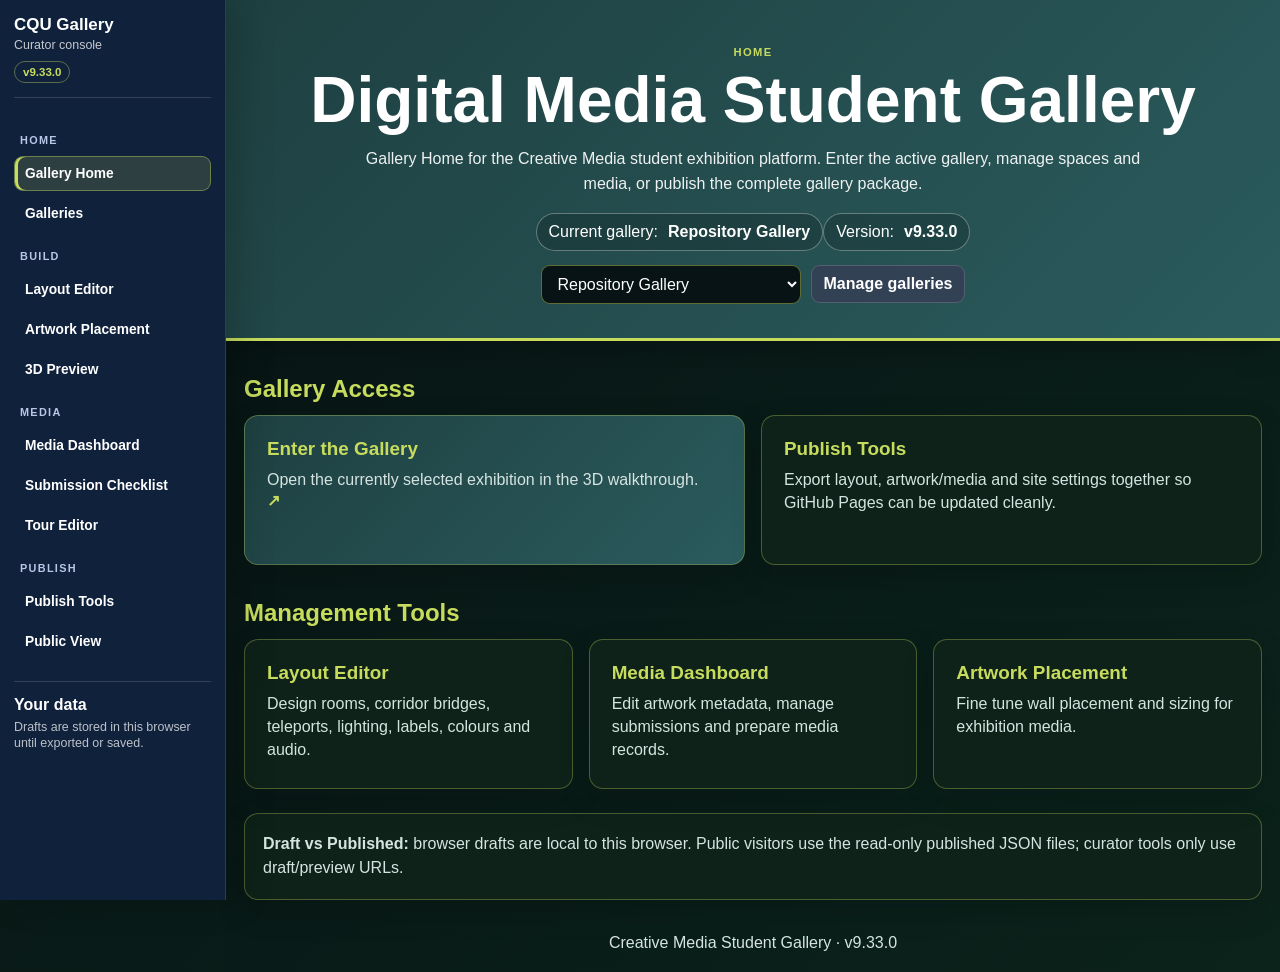
==== index.html @ f70f91a8 "Added Media Browser" ====
<!DOCTYPE html><html lang="en"><head><meta charset="UTF-8"><meta name="viewport" content="width=device-width,initial-scale=1.0"><title>Gallery Home · CQU Gallery</title><link rel="icon" href="./favicon.svg" type="image/svg+xml"><style>
*{box-sizing:border-box}body{margin:0;min-height:100vh;font-family:'Noto Sans','Roboto','Segoe UI',Arial,sans-serif;background:linear-gradient(135deg,#f7fbf4,#eef4f0);color:#071314;padding:24px}.hero{max-width:1180px;margin:0 auto;text-align:center;padding:44px 22px 32px;border-radius:28px;background:linear-gradient(135deg,#1e4041,#2b5b5d);color:#fff;box-shadow:0 18px 48px rgba(0,0,0,.16)}.hero h1{font-size:clamp(2rem,5vw,4rem);margin:0 0 10px}.hero p{color:rgba(255,255,255,.92);max-width:780px;margin:0 auto;line-height:1.55}.section{max-width:1120px;margin:24px auto}.cards{display:grid;grid-template-columns:repeat(auto-fit,minmax(260px,1fr));gap:16px}.card{display:block;text-decoration:none;color:#071314;background:#fff;border:1px solid rgba(30,64,65,.22);border-radius:20px;padding:22px;min-height:150px;transition:.2s;box-shadow:0 10px 28px rgba(0,0,0,.06)}.card:hover{transform:translateY(-4px);border-color:#1e4041}.card strong{display:block;font-size:1.18rem;margin-bottom:8px;color:#1e4041}.card span{display:block;color:#4e6260;line-height:1.45}.card.primary{background:linear-gradient(135deg,#1e4041,#2b5b5d);color:#fff}.card.primary strong,.card.primary span{color:#fff}.group-title{margin:34px 0 12px;color:#1e4041}.current{display:inline-flex;gap:10px;align-items:center;margin-top:16px;padding:9px 12px;background:rgba(0,0,0,.18);border:1px solid rgba(255,255,255,.32);border-radius:999px;color:#fff}.gallery-picker{margin-top:14px;display:flex;gap:10px;align-items:center;justify-content:center;flex-wrap:wrap}.gallery-picker select{min-width:260px;border:1px solid rgba(255,255,255,.38);border-radius:999px;background:rgba(255,255,255,.95);color:#071314;padding:10px 14px;font:inherit}.small-btn{display:inline-block;border:1px solid rgba(255,255,255,.38);border-radius:999px;background:rgba(255,255,255,.18);color:#fff;text-decoration:none;padding:10px 14px;font-weight:700}.note{background:rgba(255,255,255,.76);border:1px solid rgba(30,64,65,.22);border-radius:18px;padding:18px;color:#4e6260;line-height:1.55}footer{text-align:center;color:#4e6260;margin:42px 0 16px}</style>
<style id="cqu-theme-overrides">
@import url("./gallery-ui.css");
:root{--cqu-green:#1e4041;--cqu-green-2:#2b5b5d;--cqu-gold:#c7dc5d;--cqu-dark:#071314;--cqu-panel:#142829;--cqu-border:rgba(199,220,93,.32)}
body{font-family:'Noto Sans','Roboto','Segoe UI',Arial,sans-serif!important}
</style>
</head><body class="curator-shell-page"><div class="curatorShell"><aside class="curatorSidebar"><div class="curatorBrand"><strong>CQU Gallery</strong><span>Curator console</span><em data-gallery-version>v9.33.0</em></div><nav class="curatorNav"><p>Home</p><a class="active" href="./index.html?preview=1"><span>Gallery Home</span></a><a class="" href="./gallery-manager.html"><span>Galleries</span></a><p>Build</p><a class="" href="./layout-editor.html"><span>Layout Editor</span></a><a class="" href="./artwork-editor.html"><span>Artwork Placement</span></a><a class="" href="./gallery-3d.html?draft=1" target="_blank" rel="noopener"><span>3D Preview</span></a><p>Media</p><a class="" href="./admin.html"><span>Media Dashboard</span></a><a class="" href="./admin.html#manage"><span>Submission Checklist</span></a><a class="" href="./admin.html#tours"><span>Tour Editor</span></a><p>Publish</p><a class="" href="./publish.html"><span>Publish Tools</span></a><a class="" href="./gallery-3d.html" target="_blank" rel="noopener"><span>Public View</span></a></nav><div class="curatorDataNote"><strong>Your data</strong><span>Drafts are stored in this browser until exported or saved.</span></div></aside><div class="curatorMain">
<header class="hero"><span class="pageKicker">Home</span><h1>Digital Media Student Gallery</h1><p>Gallery Home for the Creative Media student exhibition platform. Enter the active gallery, manage spaces and media, or publish the complete gallery package.</p><div class="current">Current gallery: <b id="currentGallery">Repository Gallery</b></div><div class="current" title="Current deployed build">Version: <b id="buildVersion" data-gallery-version>v9.33.0</b></div><div class="gallery-picker"><select id="gallerySelect"></select><a class="small-btn" href="./gallery-manager.html">Manage galleries</a></div></header>
<main><section class="section"><h2 class="group-title">Gallery Access</h2><div class="cards"><a id="enterGallery" class="card primary fullscreenLink" href="./gallery-3d.html" target="_blank" rel="noopener"><strong>Enter the Gallery</strong><span>Open the currently selected exhibition in the 3D walkthrough.</span></a><a class="card" href="./publish.html"><strong>Publish Tools</strong><span>Export layout, artwork/media and site settings together so GitHub Pages can be updated cleanly.</span></a></div></section>
<section class="section"><h2 class="group-title">Management Tools</h2><div class="cards"><a class="card" href="./layout-editor.html"><strong>Layout Editor</strong><span>Design rooms, corridor bridges, teleports, lighting, labels, colours and audio.</span></a><a class="card" href="./admin.html"><strong>Media Dashboard</strong><span>Edit artwork metadata, manage submissions and prepare media records.</span></a><a class="card" href="./artwork-editor.html"><strong>Artwork Placement</strong><span>Fine tune wall placement and sizing for exhibition media.</span></a></div></section>
<section class="section"><div class="note"><strong>Draft vs Published:</strong> browser drafts are local to this browser. Public visitors use the read-only published JSON files; curator tools only use draft/preview URLs.</div></section></main><footer>Creative Media Student Gallery · <span data-gallery-version>v9.33.0</span></footer><script src="./gallery-state.js"></script><script src="./version-display.js"></script><script>
let publishedGalleries=[],publishedActive='repo';
async function repoJSON(path,fallback){try{const r=await fetch('./'+path+'?ts='+Date.now(),{cache:'no-cache'});return r.ok?await r.json():fallback}catch(e){return fallback}}
function localGalleries(){return window.GalleryState?GalleryState.loadProjects():(()=>{try{return JSON.parse(localStorage.getItem('gallery-projects')||'[]')}catch(e){return[]}})()}
function activeFromQuery(){return new URLSearchParams(location.search).get('gallery')}
function isEditorPreview(){const p=new URLSearchParams(location.search);return p.get('draft')==='1'||p.has('preview')||p.get('edit')==='1'}
function galleryVisibility(g){return g?.layout?.settings?.visibility||g?.siteSettings?.visibility||g?.visibility||'public'}function isPublicGallery(g){return galleryVisibility(g)!=='private'}function allGalleries(){const source=isEditorPreview()?localGalleries():publishedGalleries;const list=[{id:'repo',name:'Repository Gallery',access:'public'},...(Array.isArray(source)?source:[]).filter(g=>g.id!=='repo')];return isEditorPreview()?list:list.filter(isPublicGallery)}
function esc(s){return String(s??'').replace(/[&<>]/g,c=>({'&':'&amp;','<':'&lt;','>':'&gt;'}[c]))}
function localActiveGalleryId(){const id=window.GalleryState?GalleryState.activeGalleryId():localStorage.getItem('active-gallery-id');return localGalleries().some(g=>g.id===id)?id:''}
function activeGalleryId(){return activeFromQuery()||localActiveGalleryId()||(isEditorPreview()?(window.GalleryState?GalleryState.activeGalleryId():localStorage.getItem('active-gallery-id')):publishedActive)||'repo'}
function isLocalGallery(id){return localGalleries().some(g=>g.id===id)}
function galleryHref(id){if(isEditorPreview()||isLocalGallery(id))return './gallery-3d.html?draft=1&gallery='+encodeURIComponent(id||'repo');return id&&id!=='repo'?'./gallery-3d.html?gallery='+encodeURIComponent(id):'./gallery-3d.html'}
function update(){const gs=allGalleries();const active=activeGalleryId();const g=gs.find(x=>x.id===active)||gs[0];currentGallery.textContent=g.name||g.id;gallerySelect.innerHTML=gs.map(x=>`<option value="${esc(x.id)}" ${x.id===g.id?'selected':''}>${esc(x.name||x.id)}</option>`).join('');enterGallery.href=galleryHref(g.id)}
gallerySelect.onchange=e=>{if(window.GalleryState)GalleryState.setActiveGalleryId(e.target.value);else localStorage.setItem('active-gallery-id',e.target.value);publishedActive=e.target.value;update()};
enterGallery.onclick=()=>{const id=gallerySelect.value||activeGalleryId();enterGallery.href=galleryHref(id)};
(async()=>{publishedGalleries=await repoJSON('gallery-projects.json',[]);const active=await repoJSON('active-gallery.json',{});publishedActive=active.activeGalleryId||active.activeGallery||'repo';update()})();
</script></div></div></body></html>
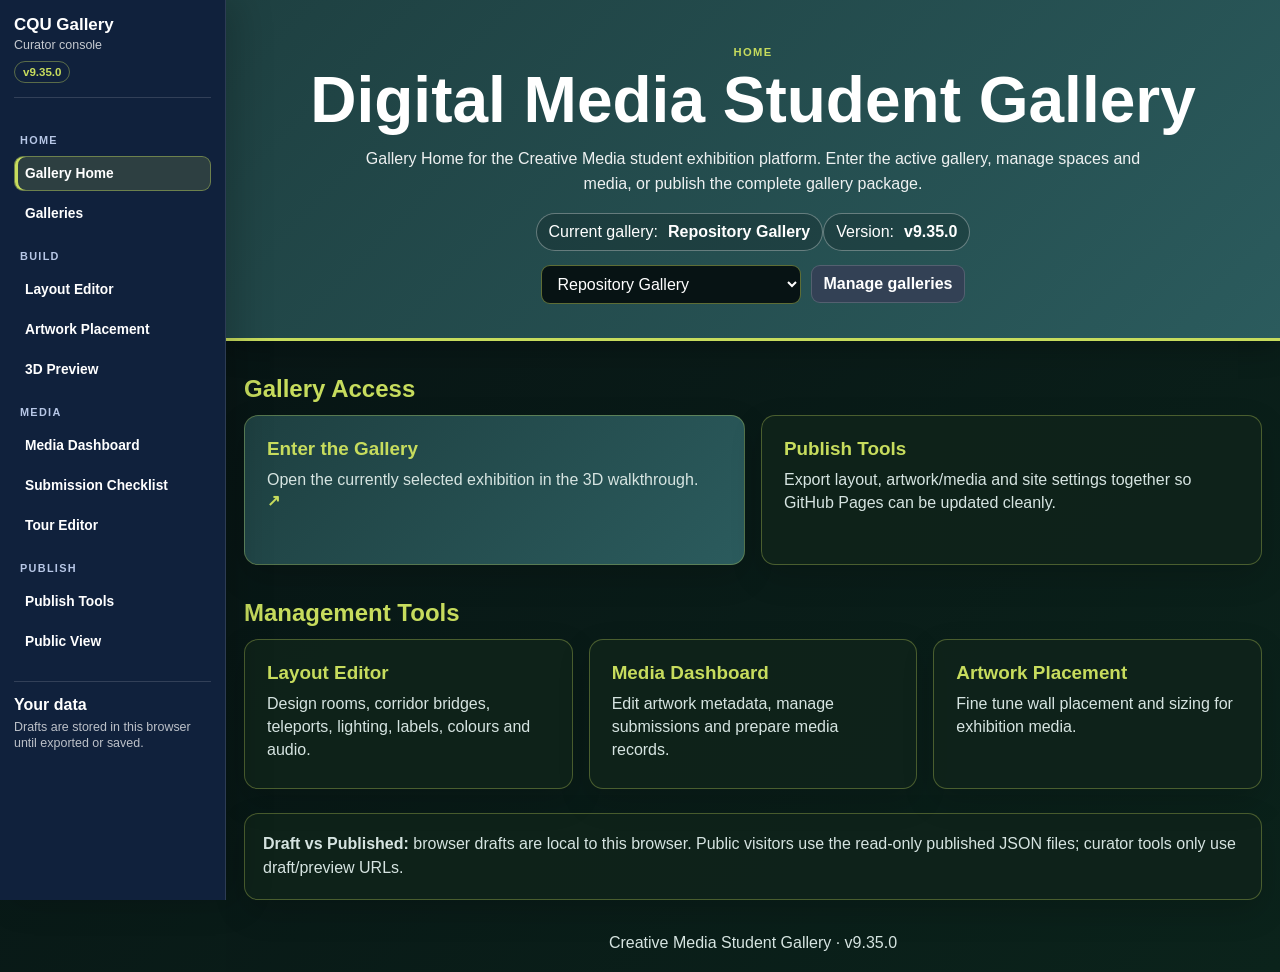
==== commit f1ac2da5: "Artwork fixes" ====
--- a/index.html
+++ b/index.html
@@ -5,11 +5,11 @@
 :root{--cqu-green:#1e4041;--cqu-green-2:#2b5b5d;--cqu-gold:#c7dc5d;--cqu-dark:#071314;--cqu-panel:#142829;--cqu-border:rgba(199,220,93,.32)}
 body{font-family:'Noto Sans','Roboto','Segoe UI',Arial,sans-serif!important}
 </style>
-</head><body class="curator-shell-page"><div class="curatorShell"><aside class="curatorSidebar"><div class="curatorBrand"><strong>CQU Gallery</strong><span>Curator console</span><em data-gallery-version>v9.33.0</em></div><nav class="curatorNav"><p>Home</p><a class="active" href="./index.html?preview=1"><span>Gallery Home</span></a><a class="" href="./gallery-manager.html"><span>Galleries</span></a><p>Build</p><a class="" href="./layout-editor.html"><span>Layout Editor</span></a><a class="" href="./artwork-editor.html"><span>Artwork Placement</span></a><a class="" href="./gallery-3d.html?draft=1" target="_blank" rel="noopener"><span>3D Preview</span></a><p>Media</p><a class="" href="./admin.html"><span>Media Dashboard</span></a><a class="" href="./admin.html#manage"><span>Submission Checklist</span></a><a class="" href="./admin.html#tours"><span>Tour Editor</span></a><p>Publish</p><a class="" href="./publish.html"><span>Publish Tools</span></a><a class="" href="./gallery-3d.html" target="_blank" rel="noopener"><span>Public View</span></a></nav><div class="curatorDataNote"><strong>Your data</strong><span>Drafts are stored in this browser until exported or saved.</span></div></aside><div class="curatorMain">
-<header class="hero"><span class="pageKicker">Home</span><h1>Digital Media Student Gallery</h1><p>Gallery Home for the Creative Media student exhibition platform. Enter the active gallery, manage spaces and media, or publish the complete gallery package.</p><div class="current">Current gallery: <b id="currentGallery">Repository Gallery</b></div><div class="current" title="Current deployed build">Version: <b id="buildVersion" data-gallery-version>v9.33.0</b></div><div class="gallery-picker"><select id="gallerySelect"></select><a class="small-btn" href="./gallery-manager.html">Manage galleries</a></div></header>
+</head><body class="curator-shell-page"><div class="curatorShell"><aside class="curatorSidebar"><div class="curatorBrand"><strong>CQU Gallery</strong><span>Curator console</span><em data-gallery-version>v9.35.0</em></div><nav class="curatorNav"><p>Home</p><a class="active" href="./index.html?preview=1"><span>Gallery Home</span></a><a class="" href="./gallery-manager.html"><span>Galleries</span></a><p>Build</p><a class="" href="./layout-editor.html"><span>Layout Editor</span></a><a class="" href="./artwork-editor.html"><span>Artwork Placement</span></a><a class="" href="./gallery-3d.html?draft=1" target="_blank" rel="noopener"><span>3D Preview</span></a><p>Media</p><a class="" href="./admin.html"><span>Media Dashboard</span></a><a class="" href="./admin.html#manage"><span>Submission Checklist</span></a><a class="" href="./admin.html#tours"><span>Tour Editor</span></a><p>Publish</p><a class="" href="./publish.html"><span>Publish Tools</span></a><a class="" href="./gallery-3d.html" target="_blank" rel="noopener"><span>Public View</span></a></nav><div class="curatorDataNote"><strong>Your data</strong><span>Drafts are stored in this browser until exported or saved.</span></div></aside><div class="curatorMain">
+<header class="hero"><span class="pageKicker">Home</span><h1>Digital Media Student Gallery</h1><p>Gallery Home for the Creative Media student exhibition platform. Enter the active gallery, manage spaces and media, or publish the complete gallery package.</p><div class="current">Current gallery: <b id="currentGallery">Repository Gallery</b></div><div class="current" title="Current deployed build">Version: <b id="buildVersion" data-gallery-version>v9.35.0</b></div><div class="gallery-picker"><select id="gallerySelect"></select><a class="small-btn" href="./gallery-manager.html">Manage galleries</a></div></header>
 <main><section class="section"><h2 class="group-title">Gallery Access</h2><div class="cards"><a id="enterGallery" class="card primary fullscreenLink" href="./gallery-3d.html" target="_blank" rel="noopener"><strong>Enter the Gallery</strong><span>Open the currently selected exhibition in the 3D walkthrough.</span></a><a class="card" href="./publish.html"><strong>Publish Tools</strong><span>Export layout, artwork/media and site settings together so GitHub Pages can be updated cleanly.</span></a></div></section>
 <section class="section"><h2 class="group-title">Management Tools</h2><div class="cards"><a class="card" href="./layout-editor.html"><strong>Layout Editor</strong><span>Design rooms, corridor bridges, teleports, lighting, labels, colours and audio.</span></a><a class="card" href="./admin.html"><strong>Media Dashboard</strong><span>Edit artwork metadata, manage submissions and prepare media records.</span></a><a class="card" href="./artwork-editor.html"><strong>Artwork Placement</strong><span>Fine tune wall placement and sizing for exhibition media.</span></a></div></section>
-<section class="section"><div class="note"><strong>Draft vs Published:</strong> browser drafts are local to this browser. Public visitors use the read-only published JSON files; curator tools only use draft/preview URLs.</div></section></main><footer>Creative Media Student Gallery · <span data-gallery-version>v9.33.0</span></footer><script src="./gallery-state.js"></script><script src="./version-display.js"></script><script>
+<section class="section"><div class="note"><strong>Draft vs Published:</strong> browser drafts are local to this browser. Public visitors use the read-only published JSON files; curator tools only use draft/preview URLs.</div></section></main><footer>Creative Media Student Gallery · <span data-gallery-version>v9.35.0</span></footer><script src="./gallery-state.js"></script><script src="./version-display.js"></script><script>
 let publishedGalleries=[],publishedActive='repo';
 async function repoJSON(path,fallback){try{const r=await fetch('./'+path+'?ts='+Date.now(),{cache:'no-cache'});return r.ok?await r.json():fallback}catch(e){return fallback}}
 function localGalleries(){return window.GalleryState?GalleryState.loadProjects():(()=>{try{return JSON.parse(localStorage.getItem('gallery-projects')||'[]')}catch(e){return[]}})()}
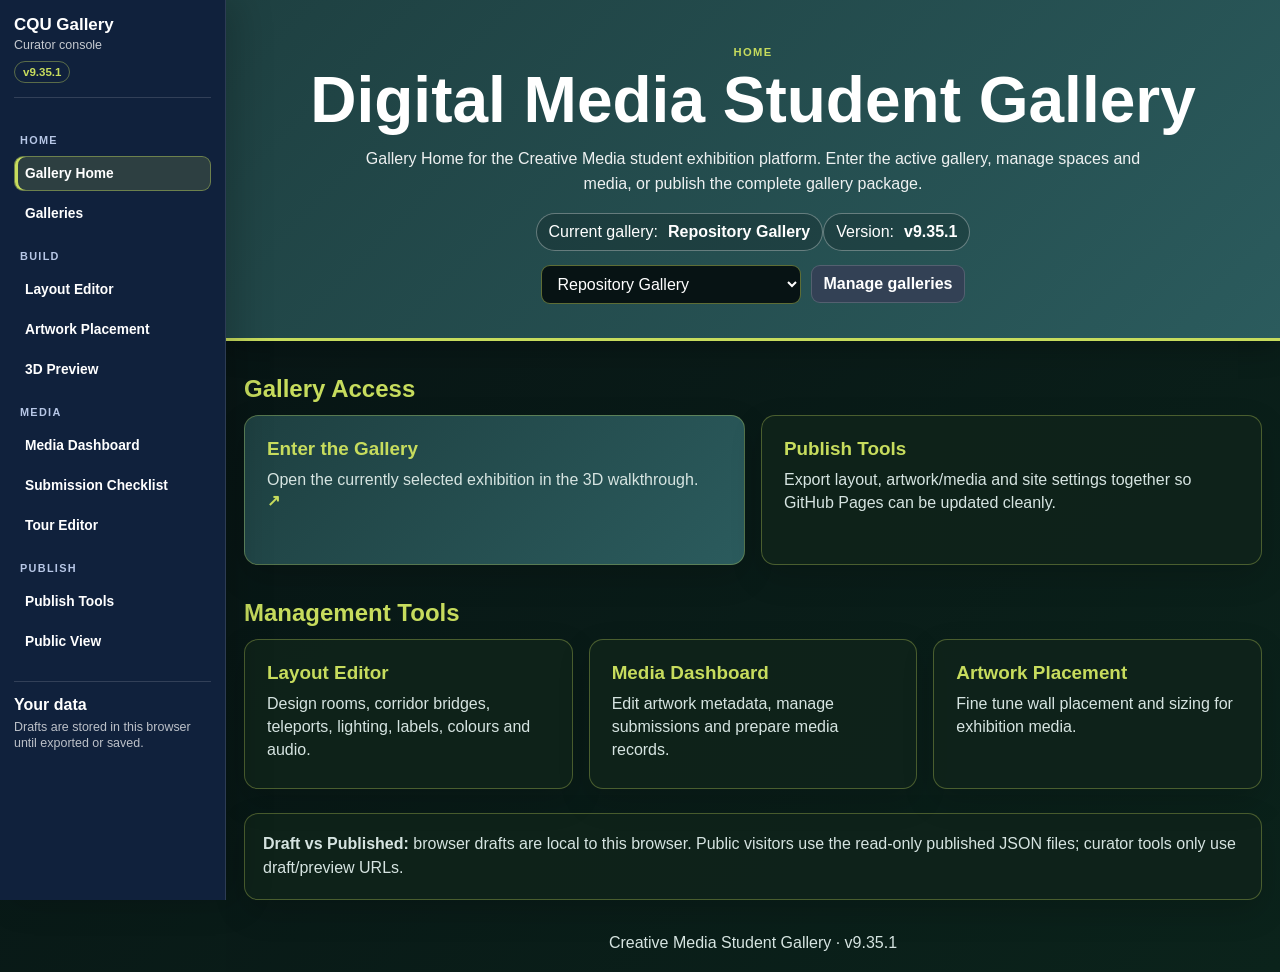
==== commit e6fcff7d: "Alignment in Layout Editor" ====
--- a/index.html
+++ b/index.html
@@ -5,11 +5,11 @@
 :root{--cqu-green:#1e4041;--cqu-green-2:#2b5b5d;--cqu-gold:#c7dc5d;--cqu-dark:#071314;--cqu-panel:#142829;--cqu-border:rgba(199,220,93,.32)}
 body{font-family:'Noto Sans','Roboto','Segoe UI',Arial,sans-serif!important}
 </style>
-</head><body class="curator-shell-page"><div class="curatorShell"><aside class="curatorSidebar"><div class="curatorBrand"><strong>CQU Gallery</strong><span>Curator console</span><em data-gallery-version>v9.35.0</em></div><nav class="curatorNav"><p>Home</p><a class="active" href="./index.html?preview=1"><span>Gallery Home</span></a><a class="" href="./gallery-manager.html"><span>Galleries</span></a><p>Build</p><a class="" href="./layout-editor.html"><span>Layout Editor</span></a><a class="" href="./artwork-editor.html"><span>Artwork Placement</span></a><a class="" href="./gallery-3d.html?draft=1" target="_blank" rel="noopener"><span>3D Preview</span></a><p>Media</p><a class="" href="./admin.html"><span>Media Dashboard</span></a><a class="" href="./admin.html#manage"><span>Submission Checklist</span></a><a class="" href="./admin.html#tours"><span>Tour Editor</span></a><p>Publish</p><a class="" href="./publish.html"><span>Publish Tools</span></a><a class="" href="./gallery-3d.html" target="_blank" rel="noopener"><span>Public View</span></a></nav><div class="curatorDataNote"><strong>Your data</strong><span>Drafts are stored in this browser until exported or saved.</span></div></aside><div class="curatorMain">
-<header class="hero"><span class="pageKicker">Home</span><h1>Digital Media Student Gallery</h1><p>Gallery Home for the Creative Media student exhibition platform. Enter the active gallery, manage spaces and media, or publish the complete gallery package.</p><div class="current">Current gallery: <b id="currentGallery">Repository Gallery</b></div><div class="current" title="Current deployed build">Version: <b id="buildVersion" data-gallery-version>v9.35.0</b></div><div class="gallery-picker"><select id="gallerySelect"></select><a class="small-btn" href="./gallery-manager.html">Manage galleries</a></div></header>
+</head><body class="curator-shell-page"><div class="curatorShell"><aside class="curatorSidebar"><div class="curatorBrand"><strong>CQU Gallery</strong><span>Curator console</span><em data-gallery-version>v9.35.1</em></div><nav class="curatorNav"><p>Home</p><a class="active" href="./index.html?preview=1"><span>Gallery Home</span></a><a class="" href="./gallery-manager.html"><span>Galleries</span></a><p>Build</p><a class="" href="./layout-editor.html"><span>Layout Editor</span></a><a class="" href="./artwork-editor.html"><span>Artwork Placement</span></a><a class="" href="./gallery-3d.html?draft=1" target="_blank" rel="noopener"><span>3D Preview</span></a><p>Media</p><a class="" href="./admin.html"><span>Media Dashboard</span></a><a class="" href="./admin.html#manage"><span>Submission Checklist</span></a><a class="" href="./admin.html#tours"><span>Tour Editor</span></a><p>Publish</p><a class="" href="./publish.html"><span>Publish Tools</span></a><a class="" href="./gallery-3d.html" target="_blank" rel="noopener"><span>Public View</span></a></nav><div class="curatorDataNote"><strong>Your data</strong><span>Drafts are stored in this browser until exported or saved.</span></div></aside><div class="curatorMain">
+<header class="hero"><span class="pageKicker">Home</span><h1>Digital Media Student Gallery</h1><p>Gallery Home for the Creative Media student exhibition platform. Enter the active gallery, manage spaces and media, or publish the complete gallery package.</p><div class="current">Current gallery: <b id="currentGallery">Repository Gallery</b></div><div class="current" title="Current deployed build">Version: <b id="buildVersion" data-gallery-version>v9.35.1</b></div><div class="gallery-picker"><select id="gallerySelect"></select><a class="small-btn" href="./gallery-manager.html">Manage galleries</a></div></header>
 <main><section class="section"><h2 class="group-title">Gallery Access</h2><div class="cards"><a id="enterGallery" class="card primary fullscreenLink" href="./gallery-3d.html" target="_blank" rel="noopener"><strong>Enter the Gallery</strong><span>Open the currently selected exhibition in the 3D walkthrough.</span></a><a class="card" href="./publish.html"><strong>Publish Tools</strong><span>Export layout, artwork/media and site settings together so GitHub Pages can be updated cleanly.</span></a></div></section>
 <section class="section"><h2 class="group-title">Management Tools</h2><div class="cards"><a class="card" href="./layout-editor.html"><strong>Layout Editor</strong><span>Design rooms, corridor bridges, teleports, lighting, labels, colours and audio.</span></a><a class="card" href="./admin.html"><strong>Media Dashboard</strong><span>Edit artwork metadata, manage submissions and prepare media records.</span></a><a class="card" href="./artwork-editor.html"><strong>Artwork Placement</strong><span>Fine tune wall placement and sizing for exhibition media.</span></a></div></section>
-<section class="section"><div class="note"><strong>Draft vs Published:</strong> browser drafts are local to this browser. Public visitors use the read-only published JSON files; curator tools only use draft/preview URLs.</div></section></main><footer>Creative Media Student Gallery · <span data-gallery-version>v9.35.0</span></footer><script src="./gallery-state.js"></script><script src="./version-display.js"></script><script>
+<section class="section"><div class="note"><strong>Draft vs Published:</strong> browser drafts are local to this browser. Public visitors use the read-only published JSON files; curator tools only use draft/preview URLs.</div></section></main><footer>Creative Media Student Gallery · <span data-gallery-version>v9.35.1</span></footer><script src="./gallery-state.js"></script><script src="./version-display.js"></script><script>
 let publishedGalleries=[],publishedActive='repo';
 async function repoJSON(path,fallback){try{const r=await fetch('./'+path+'?ts='+Date.now(),{cache:'no-cache'});return r.ok?await r.json():fallback}catch(e){return fallback}}
 function localGalleries(){return window.GalleryState?GalleryState.loadProjects():(()=>{try{return JSON.parse(localStorage.getItem('gallery-projects')||'[]')}catch(e){return[]}})()}
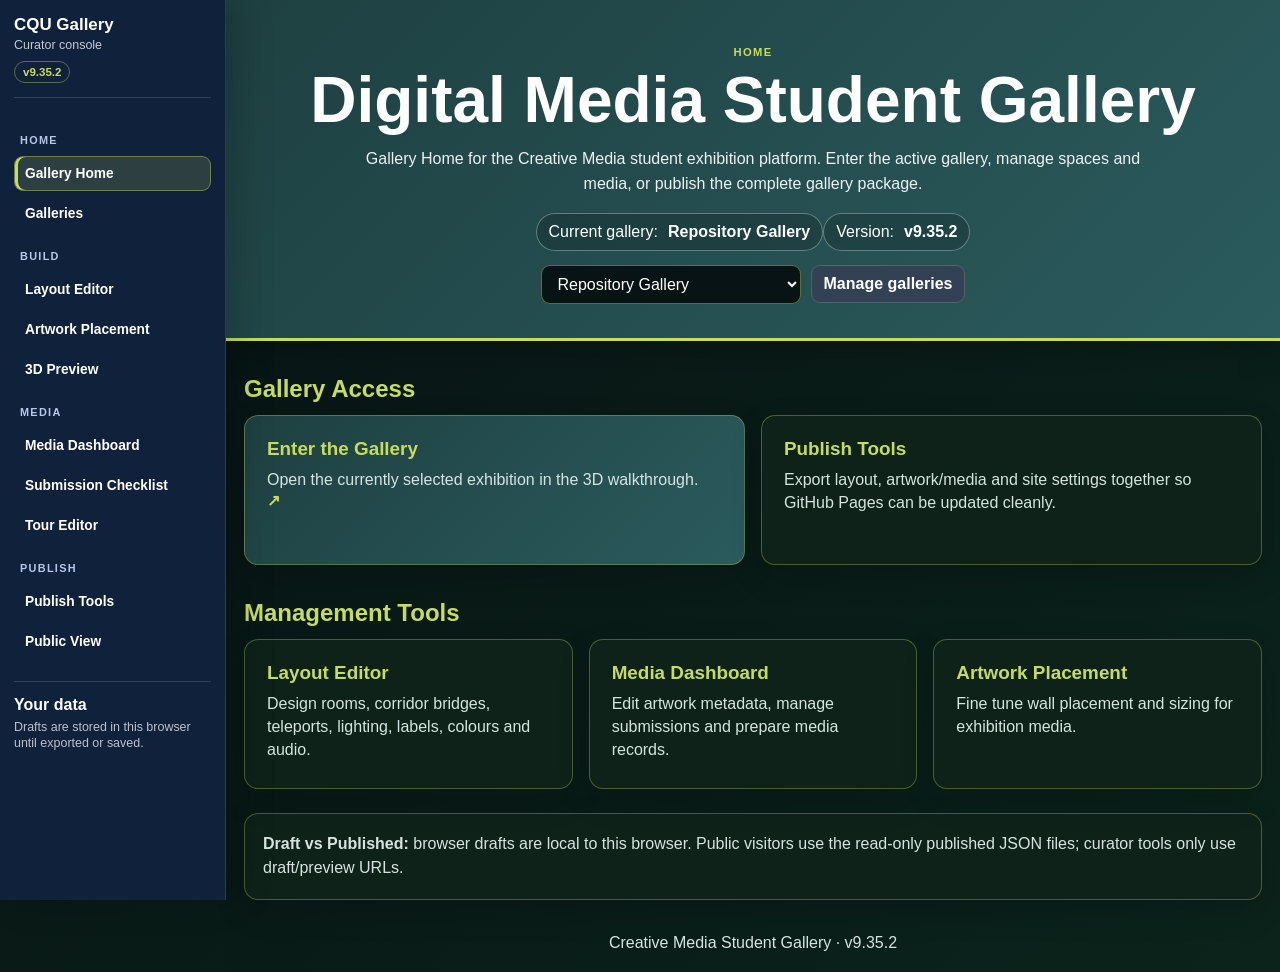
==== commit ed40320f: "Panning fix" ====
--- a/index.html
+++ b/index.html
@@ -5,11 +5,11 @@
 :root{--cqu-green:#1e4041;--cqu-green-2:#2b5b5d;--cqu-gold:#c7dc5d;--cqu-dark:#071314;--cqu-panel:#142829;--cqu-border:rgba(199,220,93,.32)}
 body{font-family:'Noto Sans','Roboto','Segoe UI',Arial,sans-serif!important}
 </style>
-</head><body class="curator-shell-page"><div class="curatorShell"><aside class="curatorSidebar"><div class="curatorBrand"><strong>CQU Gallery</strong><span>Curator console</span><em data-gallery-version>v9.35.1</em></div><nav class="curatorNav"><p>Home</p><a class="active" href="./index.html?preview=1"><span>Gallery Home</span></a><a class="" href="./gallery-manager.html"><span>Galleries</span></a><p>Build</p><a class="" href="./layout-editor.html"><span>Layout Editor</span></a><a class="" href="./artwork-editor.html"><span>Artwork Placement</span></a><a class="" href="./gallery-3d.html?draft=1" target="_blank" rel="noopener"><span>3D Preview</span></a><p>Media</p><a class="" href="./admin.html"><span>Media Dashboard</span></a><a class="" href="./admin.html#manage"><span>Submission Checklist</span></a><a class="" href="./admin.html#tours"><span>Tour Editor</span></a><p>Publish</p><a class="" href="./publish.html"><span>Publish Tools</span></a><a class="" href="./gallery-3d.html" target="_blank" rel="noopener"><span>Public View</span></a></nav><div class="curatorDataNote"><strong>Your data</strong><span>Drafts are stored in this browser until exported or saved.</span></div></aside><div class="curatorMain">
-<header class="hero"><span class="pageKicker">Home</span><h1>Digital Media Student Gallery</h1><p>Gallery Home for the Creative Media student exhibition platform. Enter the active gallery, manage spaces and media, or publish the complete gallery package.</p><div class="current">Current gallery: <b id="currentGallery">Repository Gallery</b></div><div class="current" title="Current deployed build">Version: <b id="buildVersion" data-gallery-version>v9.35.1</b></div><div class="gallery-picker"><select id="gallerySelect"></select><a class="small-btn" href="./gallery-manager.html">Manage galleries</a></div></header>
+</head><body class="curator-shell-page"><div class="curatorShell"><aside class="curatorSidebar"><div class="curatorBrand"><strong>CQU Gallery</strong><span>Curator console</span><em data-gallery-version>v9.35.2</em></div><nav class="curatorNav"><p>Home</p><a class="active" href="./index.html?preview=1"><span>Gallery Home</span></a><a class="" href="./gallery-manager.html"><span>Galleries</span></a><p>Build</p><a class="" href="./layout-editor.html"><span>Layout Editor</span></a><a class="" href="./artwork-editor.html"><span>Artwork Placement</span></a><a class="" href="./gallery-3d.html?draft=1" target="_blank" rel="noopener"><span>3D Preview</span></a><p>Media</p><a class="" href="./admin.html"><span>Media Dashboard</span></a><a class="" href="./admin.html#manage"><span>Submission Checklist</span></a><a class="" href="./admin.html#tours"><span>Tour Editor</span></a><p>Publish</p><a class="" href="./publish.html"><span>Publish Tools</span></a><a class="" href="./gallery-3d.html" target="_blank" rel="noopener"><span>Public View</span></a></nav><div class="curatorDataNote"><strong>Your data</strong><span>Drafts are stored in this browser until exported or saved.</span></div></aside><div class="curatorMain">
+<header class="hero"><span class="pageKicker">Home</span><h1>Digital Media Student Gallery</h1><p>Gallery Home for the Creative Media student exhibition platform. Enter the active gallery, manage spaces and media, or publish the complete gallery package.</p><div class="current">Current gallery: <b id="currentGallery">Repository Gallery</b></div><div class="current" title="Current deployed build">Version: <b id="buildVersion" data-gallery-version>v9.35.2</b></div><div class="gallery-picker"><select id="gallerySelect"></select><a class="small-btn" href="./gallery-manager.html">Manage galleries</a></div></header>
 <main><section class="section"><h2 class="group-title">Gallery Access</h2><div class="cards"><a id="enterGallery" class="card primary fullscreenLink" href="./gallery-3d.html" target="_blank" rel="noopener"><strong>Enter the Gallery</strong><span>Open the currently selected exhibition in the 3D walkthrough.</span></a><a class="card" href="./publish.html"><strong>Publish Tools</strong><span>Export layout, artwork/media and site settings together so GitHub Pages can be updated cleanly.</span></a></div></section>
 <section class="section"><h2 class="group-title">Management Tools</h2><div class="cards"><a class="card" href="./layout-editor.html"><strong>Layout Editor</strong><span>Design rooms, corridor bridges, teleports, lighting, labels, colours and audio.</span></a><a class="card" href="./admin.html"><strong>Media Dashboard</strong><span>Edit artwork metadata, manage submissions and prepare media records.</span></a><a class="card" href="./artwork-editor.html"><strong>Artwork Placement</strong><span>Fine tune wall placement and sizing for exhibition media.</span></a></div></section>
-<section class="section"><div class="note"><strong>Draft vs Published:</strong> browser drafts are local to this browser. Public visitors use the read-only published JSON files; curator tools only use draft/preview URLs.</div></section></main><footer>Creative Media Student Gallery · <span data-gallery-version>v9.35.1</span></footer><script src="./gallery-state.js"></script><script src="./version-display.js"></script><script>
+<section class="section"><div class="note"><strong>Draft vs Published:</strong> browser drafts are local to this browser. Public visitors use the read-only published JSON files; curator tools only use draft/preview URLs.</div></section></main><footer>Creative Media Student Gallery · <span data-gallery-version>v9.35.2</span></footer><script src="./gallery-state.js"></script><script src="./version-display.js"></script><script>
 let publishedGalleries=[],publishedActive='repo';
 async function repoJSON(path,fallback){try{const r=await fetch('./'+path+'?ts='+Date.now(),{cache:'no-cache'});return r.ok?await r.json():fallback}catch(e){return fallback}}
 function localGalleries(){return window.GalleryState?GalleryState.loadProjects():(()=>{try{return JSON.parse(localStorage.getItem('gallery-projects')||'[]')}catch(e){return[]}})()}
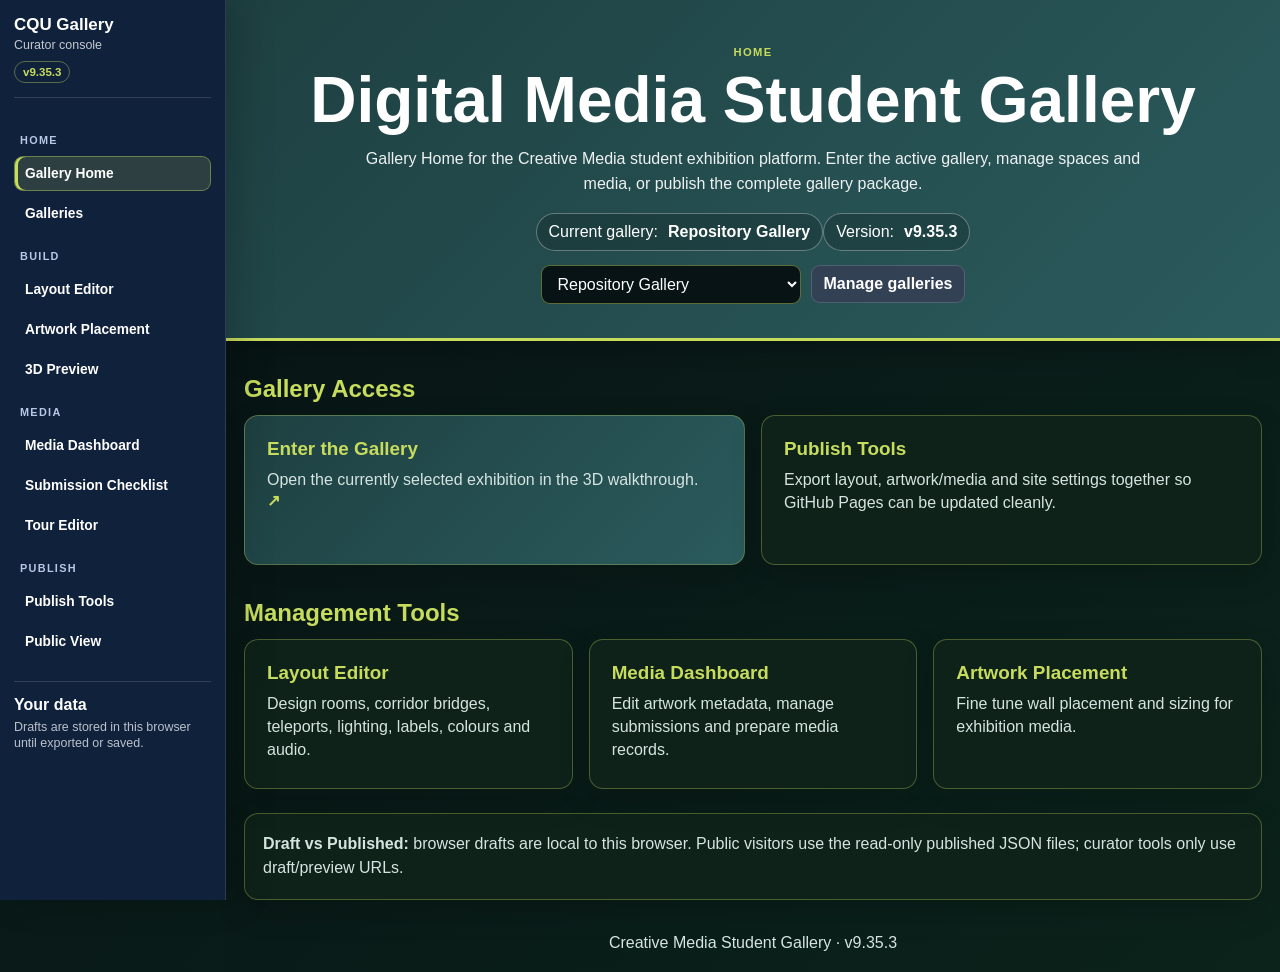
==== commit 34fa6c3b: "Panning Fixes and Undo" ====
--- a/index.html
+++ b/index.html
@@ -5,11 +5,11 @@
 :root{--cqu-green:#1e4041;--cqu-green-2:#2b5b5d;--cqu-gold:#c7dc5d;--cqu-dark:#071314;--cqu-panel:#142829;--cqu-border:rgba(199,220,93,.32)}
 body{font-family:'Noto Sans','Roboto','Segoe UI',Arial,sans-serif!important}
 </style>
-</head><body class="curator-shell-page"><div class="curatorShell"><aside class="curatorSidebar"><div class="curatorBrand"><strong>CQU Gallery</strong><span>Curator console</span><em data-gallery-version>v9.35.2</em></div><nav class="curatorNav"><p>Home</p><a class="active" href="./index.html?preview=1"><span>Gallery Home</span></a><a class="" href="./gallery-manager.html"><span>Galleries</span></a><p>Build</p><a class="" href="./layout-editor.html"><span>Layout Editor</span></a><a class="" href="./artwork-editor.html"><span>Artwork Placement</span></a><a class="" href="./gallery-3d.html?draft=1" target="_blank" rel="noopener"><span>3D Preview</span></a><p>Media</p><a class="" href="./admin.html"><span>Media Dashboard</span></a><a class="" href="./admin.html#manage"><span>Submission Checklist</span></a><a class="" href="./admin.html#tours"><span>Tour Editor</span></a><p>Publish</p><a class="" href="./publish.html"><span>Publish Tools</span></a><a class="" href="./gallery-3d.html" target="_blank" rel="noopener"><span>Public View</span></a></nav><div class="curatorDataNote"><strong>Your data</strong><span>Drafts are stored in this browser until exported or saved.</span></div></aside><div class="curatorMain">
-<header class="hero"><span class="pageKicker">Home</span><h1>Digital Media Student Gallery</h1><p>Gallery Home for the Creative Media student exhibition platform. Enter the active gallery, manage spaces and media, or publish the complete gallery package.</p><div class="current">Current gallery: <b id="currentGallery">Repository Gallery</b></div><div class="current" title="Current deployed build">Version: <b id="buildVersion" data-gallery-version>v9.35.2</b></div><div class="gallery-picker"><select id="gallerySelect"></select><a class="small-btn" href="./gallery-manager.html">Manage galleries</a></div></header>
+</head><body class="curator-shell-page"><div class="curatorShell"><aside class="curatorSidebar"><div class="curatorBrand"><strong>CQU Gallery</strong><span>Curator console</span><em data-gallery-version>v9.35.3</em></div><nav class="curatorNav"><p>Home</p><a class="active" href="./index.html?preview=1"><span>Gallery Home</span></a><a class="" href="./gallery-manager.html"><span>Galleries</span></a><p>Build</p><a class="" href="./layout-editor.html"><span>Layout Editor</span></a><a class="" href="./artwork-editor.html"><span>Artwork Placement</span></a><a class="" href="./gallery-3d.html?draft=1" target="_blank" rel="noopener"><span>3D Preview</span></a><p>Media</p><a class="" href="./admin.html"><span>Media Dashboard</span></a><a class="" href="./admin.html#manage"><span>Submission Checklist</span></a><a class="" href="./admin.html#tours"><span>Tour Editor</span></a><p>Publish</p><a class="" href="./publish.html"><span>Publish Tools</span></a><a class="" href="./gallery-3d.html" target="_blank" rel="noopener"><span>Public View</span></a></nav><div class="curatorDataNote"><strong>Your data</strong><span>Drafts are stored in this browser until exported or saved.</span></div></aside><div class="curatorMain">
+<header class="hero"><span class="pageKicker">Home</span><h1>Digital Media Student Gallery</h1><p>Gallery Home for the Creative Media student exhibition platform. Enter the active gallery, manage spaces and media, or publish the complete gallery package.</p><div class="current">Current gallery: <b id="currentGallery">Repository Gallery</b></div><div class="current" title="Current deployed build">Version: <b id="buildVersion" data-gallery-version>v9.35.3</b></div><div class="gallery-picker"><select id="gallerySelect"></select><a class="small-btn" href="./gallery-manager.html">Manage galleries</a></div></header>
 <main><section class="section"><h2 class="group-title">Gallery Access</h2><div class="cards"><a id="enterGallery" class="card primary fullscreenLink" href="./gallery-3d.html" target="_blank" rel="noopener"><strong>Enter the Gallery</strong><span>Open the currently selected exhibition in the 3D walkthrough.</span></a><a class="card" href="./publish.html"><strong>Publish Tools</strong><span>Export layout, artwork/media and site settings together so GitHub Pages can be updated cleanly.</span></a></div></section>
 <section class="section"><h2 class="group-title">Management Tools</h2><div class="cards"><a class="card" href="./layout-editor.html"><strong>Layout Editor</strong><span>Design rooms, corridor bridges, teleports, lighting, labels, colours and audio.</span></a><a class="card" href="./admin.html"><strong>Media Dashboard</strong><span>Edit artwork metadata, manage submissions and prepare media records.</span></a><a class="card" href="./artwork-editor.html"><strong>Artwork Placement</strong><span>Fine tune wall placement and sizing for exhibition media.</span></a></div></section>
-<section class="section"><div class="note"><strong>Draft vs Published:</strong> browser drafts are local to this browser. Public visitors use the read-only published JSON files; curator tools only use draft/preview URLs.</div></section></main><footer>Creative Media Student Gallery · <span data-gallery-version>v9.35.2</span></footer><script src="./gallery-state.js"></script><script src="./version-display.js"></script><script>
+<section class="section"><div class="note"><strong>Draft vs Published:</strong> browser drafts are local to this browser. Public visitors use the read-only published JSON files; curator tools only use draft/preview URLs.</div></section></main><footer>Creative Media Student Gallery · <span data-gallery-version>v9.35.3</span></footer><script src="./gallery-state.js"></script><script src="./version-display.js"></script><script>
 let publishedGalleries=[],publishedActive='repo';
 async function repoJSON(path,fallback){try{const r=await fetch('./'+path+'?ts='+Date.now(),{cache:'no-cache'});return r.ok?await r.json():fallback}catch(e){return fallback}}
 function localGalleries(){return window.GalleryState?GalleryState.loadProjects():(()=>{try{return JSON.parse(localStorage.getItem('gallery-projects')||'[]')}catch(e){return[]}})()}
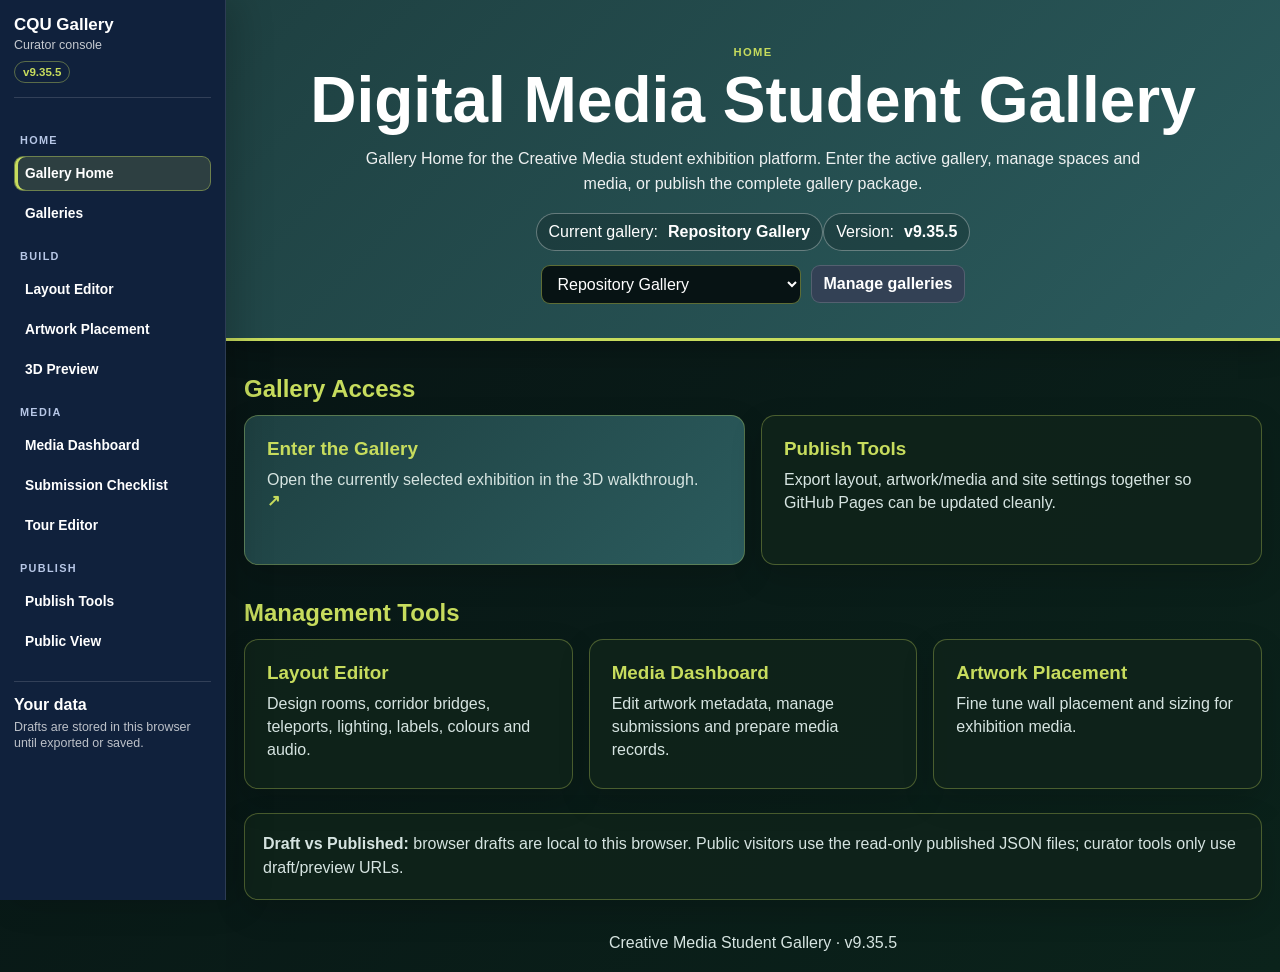
==== commit d571d71d: "Layout Mode Panning Fix" ====
--- a/index.html
+++ b/index.html
@@ -5,11 +5,11 @@
 :root{--cqu-green:#1e4041;--cqu-green-2:#2b5b5d;--cqu-gold:#c7dc5d;--cqu-dark:#071314;--cqu-panel:#142829;--cqu-border:rgba(199,220,93,.32)}
 body{font-family:'Noto Sans','Roboto','Segoe UI',Arial,sans-serif!important}
 </style>
-</head><body class="curator-shell-page"><div class="curatorShell"><aside class="curatorSidebar"><div class="curatorBrand"><strong>CQU Gallery</strong><span>Curator console</span><em data-gallery-version>v9.35.3</em></div><nav class="curatorNav"><p>Home</p><a class="active" href="./index.html?preview=1"><span>Gallery Home</span></a><a class="" href="./gallery-manager.html"><span>Galleries</span></a><p>Build</p><a class="" href="./layout-editor.html"><span>Layout Editor</span></a><a class="" href="./artwork-editor.html"><span>Artwork Placement</span></a><a class="" href="./gallery-3d.html?draft=1" target="_blank" rel="noopener"><span>3D Preview</span></a><p>Media</p><a class="" href="./admin.html"><span>Media Dashboard</span></a><a class="" href="./admin.html#manage"><span>Submission Checklist</span></a><a class="" href="./admin.html#tours"><span>Tour Editor</span></a><p>Publish</p><a class="" href="./publish.html"><span>Publish Tools</span></a><a class="" href="./gallery-3d.html" target="_blank" rel="noopener"><span>Public View</span></a></nav><div class="curatorDataNote"><strong>Your data</strong><span>Drafts are stored in this browser until exported or saved.</span></div></aside><div class="curatorMain">
-<header class="hero"><span class="pageKicker">Home</span><h1>Digital Media Student Gallery</h1><p>Gallery Home for the Creative Media student exhibition platform. Enter the active gallery, manage spaces and media, or publish the complete gallery package.</p><div class="current">Current gallery: <b id="currentGallery">Repository Gallery</b></div><div class="current" title="Current deployed build">Version: <b id="buildVersion" data-gallery-version>v9.35.3</b></div><div class="gallery-picker"><select id="gallerySelect"></select><a class="small-btn" href="./gallery-manager.html">Manage galleries</a></div></header>
+</head><body class="curator-shell-page"><div class="curatorShell"><aside class="curatorSidebar"><div class="curatorBrand"><strong>CQU Gallery</strong><span>Curator console</span><em data-gallery-version>v9.35.5</em></div><nav class="curatorNav"><p>Home</p><a class="active" href="./index.html?preview=1"><span>Gallery Home</span></a><a class="" href="./gallery-manager.html"><span>Galleries</span></a><p>Build</p><a class="" href="./layout-editor.html"><span>Layout Editor</span></a><a class="" href="./artwork-editor.html"><span>Artwork Placement</span></a><a class="" href="./gallery-3d.html?draft=1" target="_blank" rel="noopener"><span>3D Preview</span></a><p>Media</p><a class="" href="./admin.html"><span>Media Dashboard</span></a><a class="" href="./admin.html#manage"><span>Submission Checklist</span></a><a class="" href="./admin.html#tours"><span>Tour Editor</span></a><p>Publish</p><a class="" href="./publish.html"><span>Publish Tools</span></a><a class="" href="./gallery-3d.html" target="_blank" rel="noopener"><span>Public View</span></a></nav><div class="curatorDataNote"><strong>Your data</strong><span>Drafts are stored in this browser until exported or saved.</span></div></aside><div class="curatorMain">
+<header class="hero"><span class="pageKicker">Home</span><h1>Digital Media Student Gallery</h1><p>Gallery Home for the Creative Media student exhibition platform. Enter the active gallery, manage spaces and media, or publish the complete gallery package.</p><div class="current">Current gallery: <b id="currentGallery">Repository Gallery</b></div><div class="current" title="Current deployed build">Version: <b id="buildVersion" data-gallery-version>v9.35.5</b></div><div class="gallery-picker"><select id="gallerySelect"></select><a class="small-btn" href="./gallery-manager.html">Manage galleries</a></div></header>
 <main><section class="section"><h2 class="group-title">Gallery Access</h2><div class="cards"><a id="enterGallery" class="card primary fullscreenLink" href="./gallery-3d.html" target="_blank" rel="noopener"><strong>Enter the Gallery</strong><span>Open the currently selected exhibition in the 3D walkthrough.</span></a><a class="card" href="./publish.html"><strong>Publish Tools</strong><span>Export layout, artwork/media and site settings together so GitHub Pages can be updated cleanly.</span></a></div></section>
 <section class="section"><h2 class="group-title">Management Tools</h2><div class="cards"><a class="card" href="./layout-editor.html"><strong>Layout Editor</strong><span>Design rooms, corridor bridges, teleports, lighting, labels, colours and audio.</span></a><a class="card" href="./admin.html"><strong>Media Dashboard</strong><span>Edit artwork metadata, manage submissions and prepare media records.</span></a><a class="card" href="./artwork-editor.html"><strong>Artwork Placement</strong><span>Fine tune wall placement and sizing for exhibition media.</span></a></div></section>
-<section class="section"><div class="note"><strong>Draft vs Published:</strong> browser drafts are local to this browser. Public visitors use the read-only published JSON files; curator tools only use draft/preview URLs.</div></section></main><footer>Creative Media Student Gallery · <span data-gallery-version>v9.35.3</span></footer><script src="./gallery-state.js"></script><script src="./version-display.js"></script><script>
+<section class="section"><div class="note"><strong>Draft vs Published:</strong> browser drafts are local to this browser. Public visitors use the read-only published JSON files; curator tools only use draft/preview URLs.</div></section></main><footer>Creative Media Student Gallery · <span data-gallery-version>v9.35.5</span></footer><script src="./gallery-state.js"></script><script src="./version-display.js"></script><script>
 let publishedGalleries=[],publishedActive='repo';
 async function repoJSON(path,fallback){try{const r=await fetch('./'+path+'?ts='+Date.now(),{cache:'no-cache'});return r.ok?await r.json():fallback}catch(e){return fallback}}
 function localGalleries(){return window.GalleryState?GalleryState.loadProjects():(()=>{try{return JSON.parse(localStorage.getItem('gallery-projects')||'[]')}catch(e){return[]}})()}
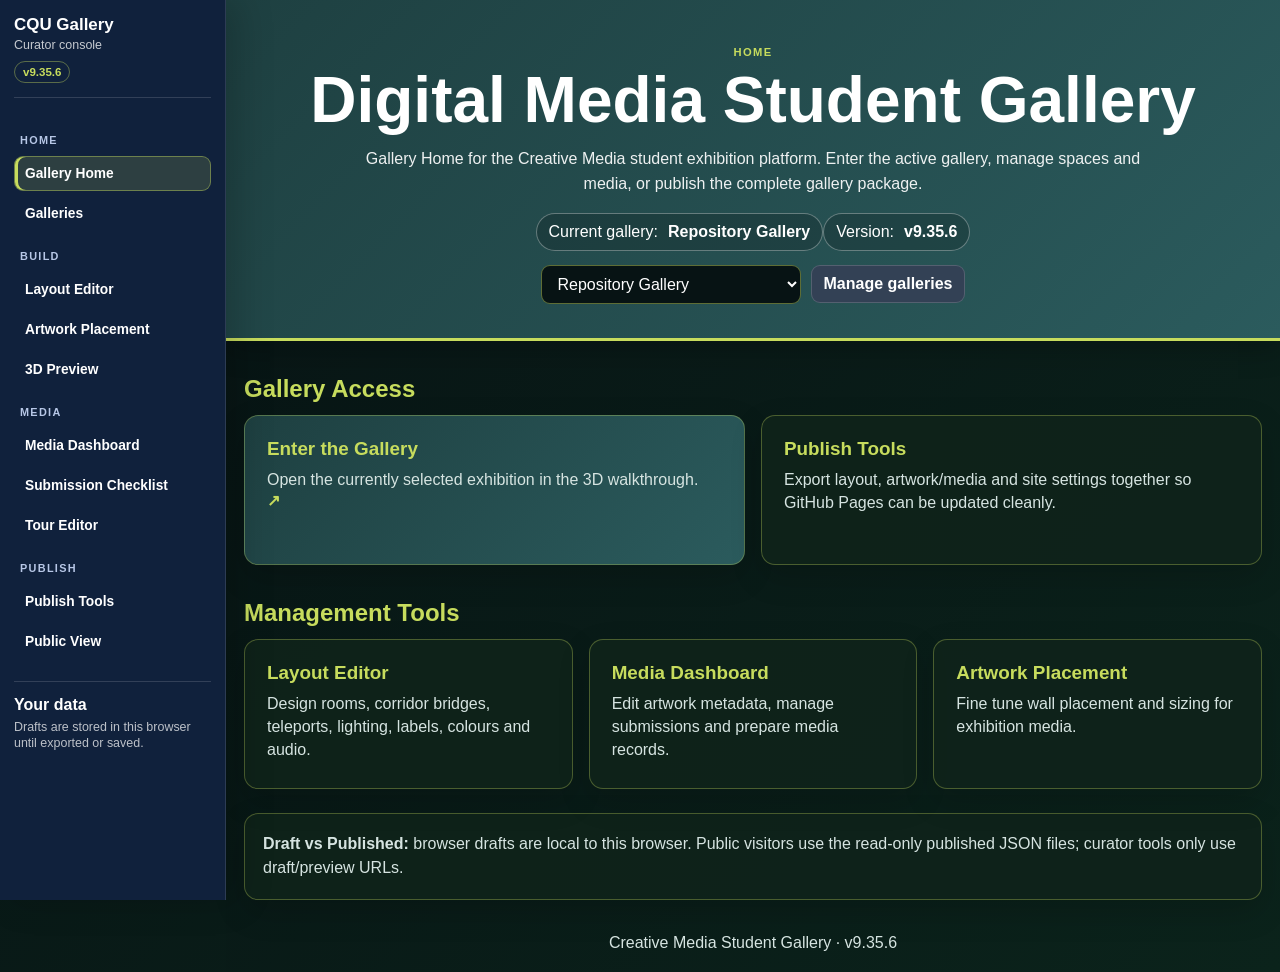
==== commit 0900d007: "Media Fixes" ====
--- a/index.html
+++ b/index.html
@@ -5,11 +5,11 @@
 :root{--cqu-green:#1e4041;--cqu-green-2:#2b5b5d;--cqu-gold:#c7dc5d;--cqu-dark:#071314;--cqu-panel:#142829;--cqu-border:rgba(199,220,93,.32)}
 body{font-family:'Noto Sans','Roboto','Segoe UI',Arial,sans-serif!important}
 </style>
-</head><body class="curator-shell-page"><div class="curatorShell"><aside class="curatorSidebar"><div class="curatorBrand"><strong>CQU Gallery</strong><span>Curator console</span><em data-gallery-version>v9.35.5</em></div><nav class="curatorNav"><p>Home</p><a class="active" href="./index.html?preview=1"><span>Gallery Home</span></a><a class="" href="./gallery-manager.html"><span>Galleries</span></a><p>Build</p><a class="" href="./layout-editor.html"><span>Layout Editor</span></a><a class="" href="./artwork-editor.html"><span>Artwork Placement</span></a><a class="" href="./gallery-3d.html?draft=1" target="_blank" rel="noopener"><span>3D Preview</span></a><p>Media</p><a class="" href="./admin.html"><span>Media Dashboard</span></a><a class="" href="./admin.html#manage"><span>Submission Checklist</span></a><a class="" href="./admin.html#tours"><span>Tour Editor</span></a><p>Publish</p><a class="" href="./publish.html"><span>Publish Tools</span></a><a class="" href="./gallery-3d.html" target="_blank" rel="noopener"><span>Public View</span></a></nav><div class="curatorDataNote"><strong>Your data</strong><span>Drafts are stored in this browser until exported or saved.</span></div></aside><div class="curatorMain">
-<header class="hero"><span class="pageKicker">Home</span><h1>Digital Media Student Gallery</h1><p>Gallery Home for the Creative Media student exhibition platform. Enter the active gallery, manage spaces and media, or publish the complete gallery package.</p><div class="current">Current gallery: <b id="currentGallery">Repository Gallery</b></div><div class="current" title="Current deployed build">Version: <b id="buildVersion" data-gallery-version>v9.35.5</b></div><div class="gallery-picker"><select id="gallerySelect"></select><a class="small-btn" href="./gallery-manager.html">Manage galleries</a></div></header>
+</head><body class="curator-shell-page"><div class="curatorShell"><aside class="curatorSidebar"><div class="curatorBrand"><strong>CQU Gallery</strong><span>Curator console</span><em data-gallery-version>v9.35.6</em></div><nav class="curatorNav"><p>Home</p><a class="active" href="./index.html?preview=1"><span>Gallery Home</span></a><a class="" href="./gallery-manager.html"><span>Galleries</span></a><p>Build</p><a class="" href="./layout-editor.html"><span>Layout Editor</span></a><a class="" href="./artwork-editor.html"><span>Artwork Placement</span></a><a class="" href="./gallery-3d.html?draft=1" target="_blank" rel="noopener"><span>3D Preview</span></a><p>Media</p><a class="" href="./admin.html"><span>Media Dashboard</span></a><a class="" href="./admin.html#manage"><span>Submission Checklist</span></a><a class="" href="./admin.html#tours"><span>Tour Editor</span></a><p>Publish</p><a class="" href="./publish.html"><span>Publish Tools</span></a><a class="" href="./gallery-3d.html" target="_blank" rel="noopener"><span>Public View</span></a></nav><div class="curatorDataNote"><strong>Your data</strong><span>Drafts are stored in this browser until exported or saved.</span></div></aside><div class="curatorMain">
+<header class="hero"><span class="pageKicker">Home</span><h1>Digital Media Student Gallery</h1><p>Gallery Home for the Creative Media student exhibition platform. Enter the active gallery, manage spaces and media, or publish the complete gallery package.</p><div class="current">Current gallery: <b id="currentGallery">Repository Gallery</b></div><div class="current" title="Current deployed build">Version: <b id="buildVersion" data-gallery-version>v9.35.6</b></div><div class="gallery-picker"><select id="gallerySelect"></select><a class="small-btn" href="./gallery-manager.html">Manage galleries</a></div></header>
 <main><section class="section"><h2 class="group-title">Gallery Access</h2><div class="cards"><a id="enterGallery" class="card primary fullscreenLink" href="./gallery-3d.html" target="_blank" rel="noopener"><strong>Enter the Gallery</strong><span>Open the currently selected exhibition in the 3D walkthrough.</span></a><a class="card" href="./publish.html"><strong>Publish Tools</strong><span>Export layout, artwork/media and site settings together so GitHub Pages can be updated cleanly.</span></a></div></section>
 <section class="section"><h2 class="group-title">Management Tools</h2><div class="cards"><a class="card" href="./layout-editor.html"><strong>Layout Editor</strong><span>Design rooms, corridor bridges, teleports, lighting, labels, colours and audio.</span></a><a class="card" href="./admin.html"><strong>Media Dashboard</strong><span>Edit artwork metadata, manage submissions and prepare media records.</span></a><a class="card" href="./artwork-editor.html"><strong>Artwork Placement</strong><span>Fine tune wall placement and sizing for exhibition media.</span></a></div></section>
-<section class="section"><div class="note"><strong>Draft vs Published:</strong> browser drafts are local to this browser. Public visitors use the read-only published JSON files; curator tools only use draft/preview URLs.</div></section></main><footer>Creative Media Student Gallery · <span data-gallery-version>v9.35.5</span></footer><script src="./gallery-state.js"></script><script src="./version-display.js"></script><script>
+<section class="section"><div class="note"><strong>Draft vs Published:</strong> browser drafts are local to this browser. Public visitors use the read-only published JSON files; curator tools only use draft/preview URLs.</div></section></main><footer>Creative Media Student Gallery · <span data-gallery-version>v9.35.6</span></footer><script src="./gallery-state.js"></script><script src="./version-display.js"></script><script>
 let publishedGalleries=[],publishedActive='repo';
 async function repoJSON(path,fallback){try{const r=await fetch('./'+path+'?ts='+Date.now(),{cache:'no-cache'});return r.ok?await r.json():fallback}catch(e){return fallback}}
 function localGalleries(){return window.GalleryState?GalleryState.loadProjects():(()=>{try{return JSON.parse(localStorage.getItem('gallery-projects')||'[]')}catch(e){return[]}})()}
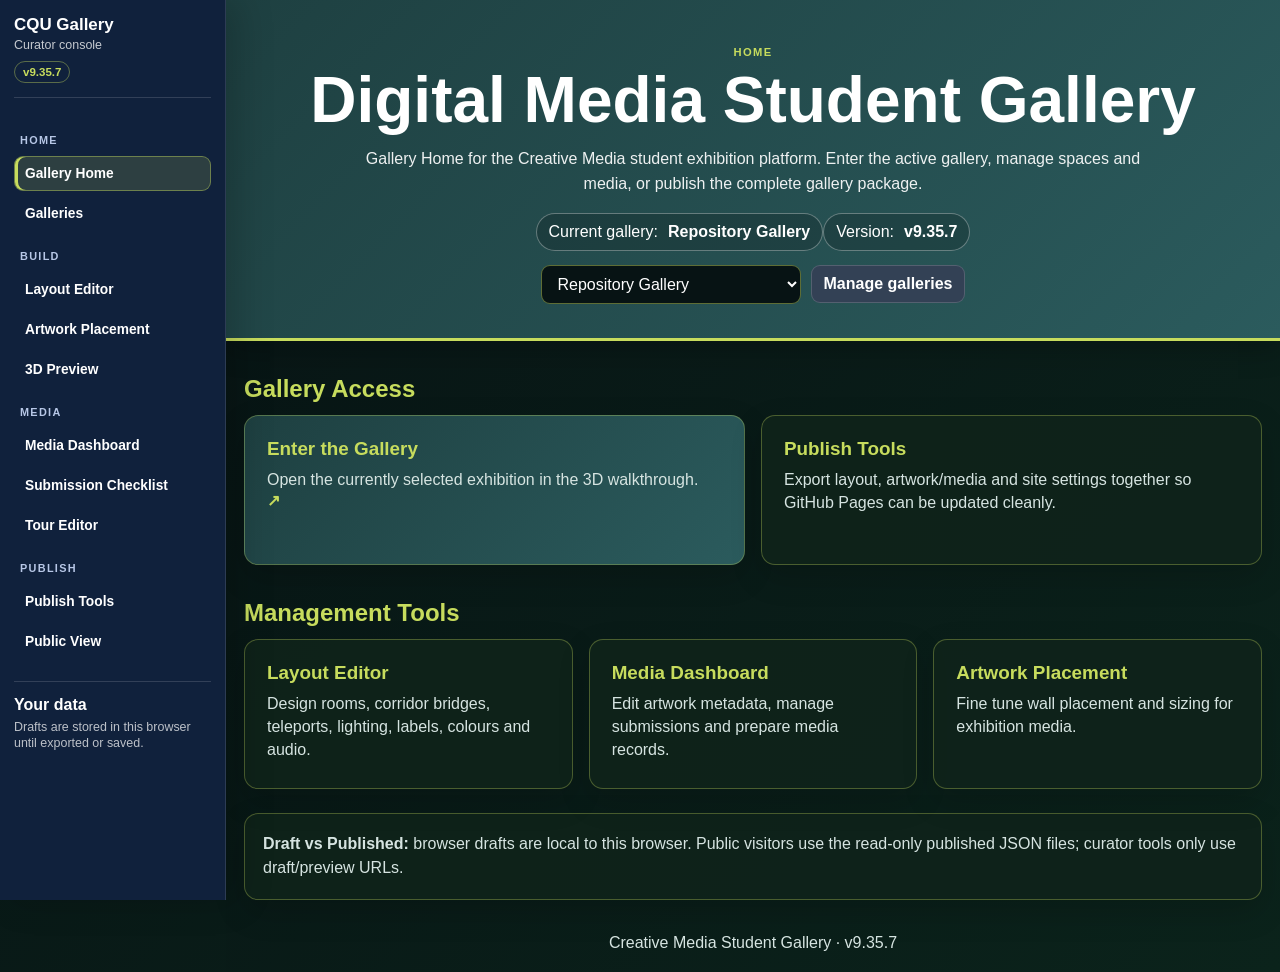
==== commit 2122a5b3: "Fixes" ====
--- a/index.html
+++ b/index.html
@@ -5,11 +5,11 @@
 :root{--cqu-green:#1e4041;--cqu-green-2:#2b5b5d;--cqu-gold:#c7dc5d;--cqu-dark:#071314;--cqu-panel:#142829;--cqu-border:rgba(199,220,93,.32)}
 body{font-family:'Noto Sans','Roboto','Segoe UI',Arial,sans-serif!important}
 </style>
-</head><body class="curator-shell-page"><div class="curatorShell"><aside class="curatorSidebar"><div class="curatorBrand"><strong>CQU Gallery</strong><span>Curator console</span><em data-gallery-version>v9.35.6</em></div><nav class="curatorNav"><p>Home</p><a class="active" href="./index.html?preview=1"><span>Gallery Home</span></a><a class="" href="./gallery-manager.html"><span>Galleries</span></a><p>Build</p><a class="" href="./layout-editor.html"><span>Layout Editor</span></a><a class="" href="./artwork-editor.html"><span>Artwork Placement</span></a><a class="" href="./gallery-3d.html?draft=1" target="_blank" rel="noopener"><span>3D Preview</span></a><p>Media</p><a class="" href="./admin.html"><span>Media Dashboard</span></a><a class="" href="./admin.html#manage"><span>Submission Checklist</span></a><a class="" href="./admin.html#tours"><span>Tour Editor</span></a><p>Publish</p><a class="" href="./publish.html"><span>Publish Tools</span></a><a class="" href="./gallery-3d.html" target="_blank" rel="noopener"><span>Public View</span></a></nav><div class="curatorDataNote"><strong>Your data</strong><span>Drafts are stored in this browser until exported or saved.</span></div></aside><div class="curatorMain">
-<header class="hero"><span class="pageKicker">Home</span><h1>Digital Media Student Gallery</h1><p>Gallery Home for the Creative Media student exhibition platform. Enter the active gallery, manage spaces and media, or publish the complete gallery package.</p><div class="current">Current gallery: <b id="currentGallery">Repository Gallery</b></div><div class="current" title="Current deployed build">Version: <b id="buildVersion" data-gallery-version>v9.35.6</b></div><div class="gallery-picker"><select id="gallerySelect"></select><a class="small-btn" href="./gallery-manager.html">Manage galleries</a></div></header>
+</head><body class="curator-shell-page"><div class="curatorShell"><aside class="curatorSidebar"><div class="curatorBrand"><strong>CQU Gallery</strong><span>Curator console</span><em data-gallery-version>v9.35.7</em></div><nav class="curatorNav"><p>Home</p><a class="active" href="./index.html?preview=1"><span>Gallery Home</span></a><a class="" href="./gallery-manager.html"><span>Galleries</span></a><p>Build</p><a class="" href="./layout-editor.html"><span>Layout Editor</span></a><a class="" href="./artwork-editor.html"><span>Artwork Placement</span></a><a class="" href="./gallery-3d.html?draft=1" target="_blank" rel="noopener"><span>3D Preview</span></a><p>Media</p><a class="" href="./admin.html"><span>Media Dashboard</span></a><a class="" href="./admin.html#manage"><span>Submission Checklist</span></a><a class="" href="./admin.html#tours"><span>Tour Editor</span></a><p>Publish</p><a class="" href="./publish.html"><span>Publish Tools</span></a><a class="" href="./gallery-3d.html" target="_blank" rel="noopener"><span>Public View</span></a></nav><div class="curatorDataNote"><strong>Your data</strong><span>Drafts are stored in this browser until exported or saved.</span></div></aside><div class="curatorMain">
+<header class="hero"><span class="pageKicker">Home</span><h1>Digital Media Student Gallery</h1><p>Gallery Home for the Creative Media student exhibition platform. Enter the active gallery, manage spaces and media, or publish the complete gallery package.</p><div class="current">Current gallery: <b id="currentGallery">Repository Gallery</b></div><div class="current" title="Current deployed build">Version: <b id="buildVersion" data-gallery-version>v9.35.7</b></div><div class="gallery-picker"><select id="gallerySelect"></select><a class="small-btn" href="./gallery-manager.html">Manage galleries</a></div></header>
 <main><section class="section"><h2 class="group-title">Gallery Access</h2><div class="cards"><a id="enterGallery" class="card primary fullscreenLink" href="./gallery-3d.html" target="_blank" rel="noopener"><strong>Enter the Gallery</strong><span>Open the currently selected exhibition in the 3D walkthrough.</span></a><a class="card" href="./publish.html"><strong>Publish Tools</strong><span>Export layout, artwork/media and site settings together so GitHub Pages can be updated cleanly.</span></a></div></section>
 <section class="section"><h2 class="group-title">Management Tools</h2><div class="cards"><a class="card" href="./layout-editor.html"><strong>Layout Editor</strong><span>Design rooms, corridor bridges, teleports, lighting, labels, colours and audio.</span></a><a class="card" href="./admin.html"><strong>Media Dashboard</strong><span>Edit artwork metadata, manage submissions and prepare media records.</span></a><a class="card" href="./artwork-editor.html"><strong>Artwork Placement</strong><span>Fine tune wall placement and sizing for exhibition media.</span></a></div></section>
-<section class="section"><div class="note"><strong>Draft vs Published:</strong> browser drafts are local to this browser. Public visitors use the read-only published JSON files; curator tools only use draft/preview URLs.</div></section></main><footer>Creative Media Student Gallery · <span data-gallery-version>v9.35.6</span></footer><script src="./gallery-state.js"></script><script src="./version-display.js"></script><script>
+<section class="section"><div class="note"><strong>Draft vs Published:</strong> browser drafts are local to this browser. Public visitors use the read-only published JSON files; curator tools only use draft/preview URLs.</div></section></main><footer>Creative Media Student Gallery · <span data-gallery-version>v9.35.7</span></footer><script src="./gallery-state.js"></script><script src="./version-display.js"></script><script>
 let publishedGalleries=[],publishedActive='repo';
 async function repoJSON(path,fallback){try{const r=await fetch('./'+path+'?ts='+Date.now(),{cache:'no-cache'});return r.ok?await r.json():fallback}catch(e){return fallback}}
 function localGalleries(){return window.GalleryState?GalleryState.loadProjects():(()=>{try{return JSON.parse(localStorage.getItem('gallery-projects')||'[]')}catch(e){return[]}})()}
